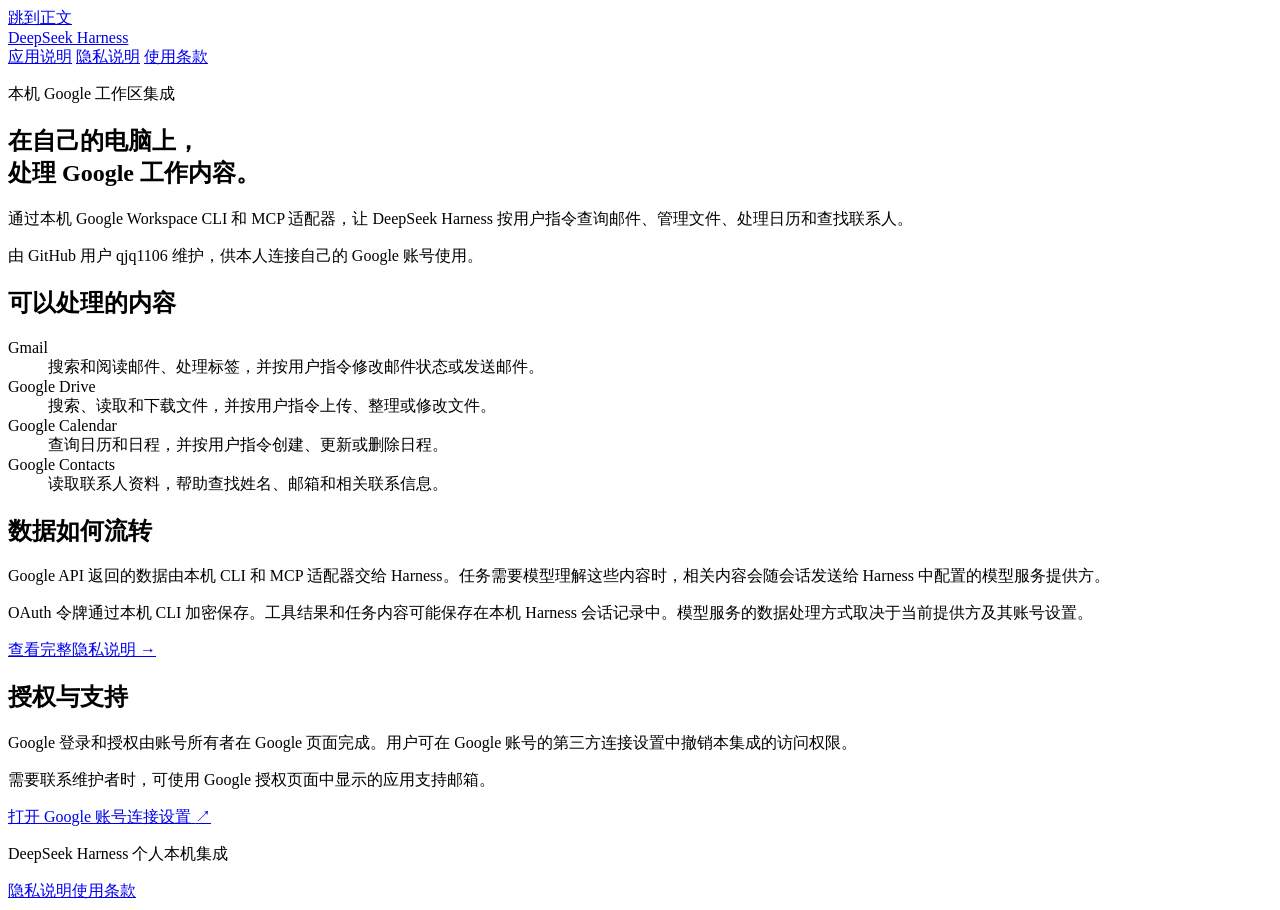
==== index.html @ 8f06f612 "docs: 发布本机 Google 集成说明 index.html" ====
<!doctype html>
<html lang="zh-CN">
<head>
  <meta charset="utf-8">
  <meta name="viewport" content="width=device-width, initial-scale=1">
  <meta name="description" content="DeepSeek Harness 个人本机 Google 工作区集成的功能、权限和数据处理说明。">
  <title>DeepSeek Harness · 本机 Google 工作区集成</title>
  <link rel="stylesheet" href="styles.css">
</head>
<body>
  <a class="skip" href="#main">跳到正文</a>
  <header class="header wrap">
    <a class="brand" href="index.html">DeepSeek Harness</a>
    <nav aria-label="页面导航">
      <a href="index.html" aria-current="page">应用说明</a>
      <a href="privacy.html">隐私说明</a>
      <a href="terms.html">使用条款</a>
    </nav>
  </header>
  <main id="main" class="wrap">
    <section class="intro">
      <p class="eyebrow">本机 Google 工作区集成</p>
      <h1>在自己的电脑上，<br>处理 Google 工作内容。</h1>
      <p class="lead">通过本机 Google Workspace CLI 和 MCP 适配器，让 DeepSeek Harness 按用户指令查询邮件、管理文件、处理日历和查找联系人。</p>
      <p class="maintainer">由 GitHub 用户 qjq1106 维护，供本人连接自己的 Google 账号使用。</p>
    </section>

    <section class="section" aria-labelledby="features">
      <h2 id="features">可以处理的内容</h2>
      <dl class="services">
        <div><dt>Gmail</dt><dd>搜索和阅读邮件、处理标签，并按用户指令修改邮件状态或发送邮件。</dd></div>
        <div><dt>Google Drive</dt><dd>搜索、读取和下载文件，并按用户指令上传、整理或修改文件。</dd></div>
        <div><dt>Google Calendar</dt><dd>查询日历和日程，并按用户指令创建、更新或删除日程。</dd></div>
        <div><dt>Google Contacts</dt><dd>读取联系人资料，帮助查找姓名、邮箱和相关联系信息。</dd></div>
      </dl>
    </section>

    <section class="section" aria-labelledby="flow">
      <h2 id="flow">数据如何流转</h2>
      <p>Google API 返回的数据由本机 CLI 和 MCP 适配器交给 Harness。任务需要模型理解这些内容时，相关内容会随会话发送给 Harness 中配置的模型服务提供方。</p>
      <p>OAuth 令牌通过本机 CLI 加密保存。工具结果和任务内容可能保存在本机 Harness 会话记录中。模型服务的数据处理方式取决于当前提供方及其账号设置。</p>
      <a class="text-link" href="privacy.html">查看完整隐私说明 <span aria-hidden="true">→</span></a>
    </section>

    <section class="section" aria-labelledby="access">
      <h2 id="access">授权与支持</h2>
      <p>Google 登录和授权由账号所有者在 Google 页面完成。用户可在 Google 账号的第三方连接设置中撤销本集成的访问权限。</p>
      <p>需要联系维护者时，可使用 Google 授权页面中显示的应用支持邮箱。</p>
      <a class="text-link" href="https://myaccount.google.com/connections">打开 Google 账号连接设置 <span aria-hidden="true">↗</span></a>
    </section>
  </main>
  <footer class="footer wrap">
    <p>DeepSeek Harness 个人本机集成</p>
    <div><a href="privacy.html">隐私说明</a><a href="terms.html">使用条款</a></div>
  </footer>
</body>
</html>
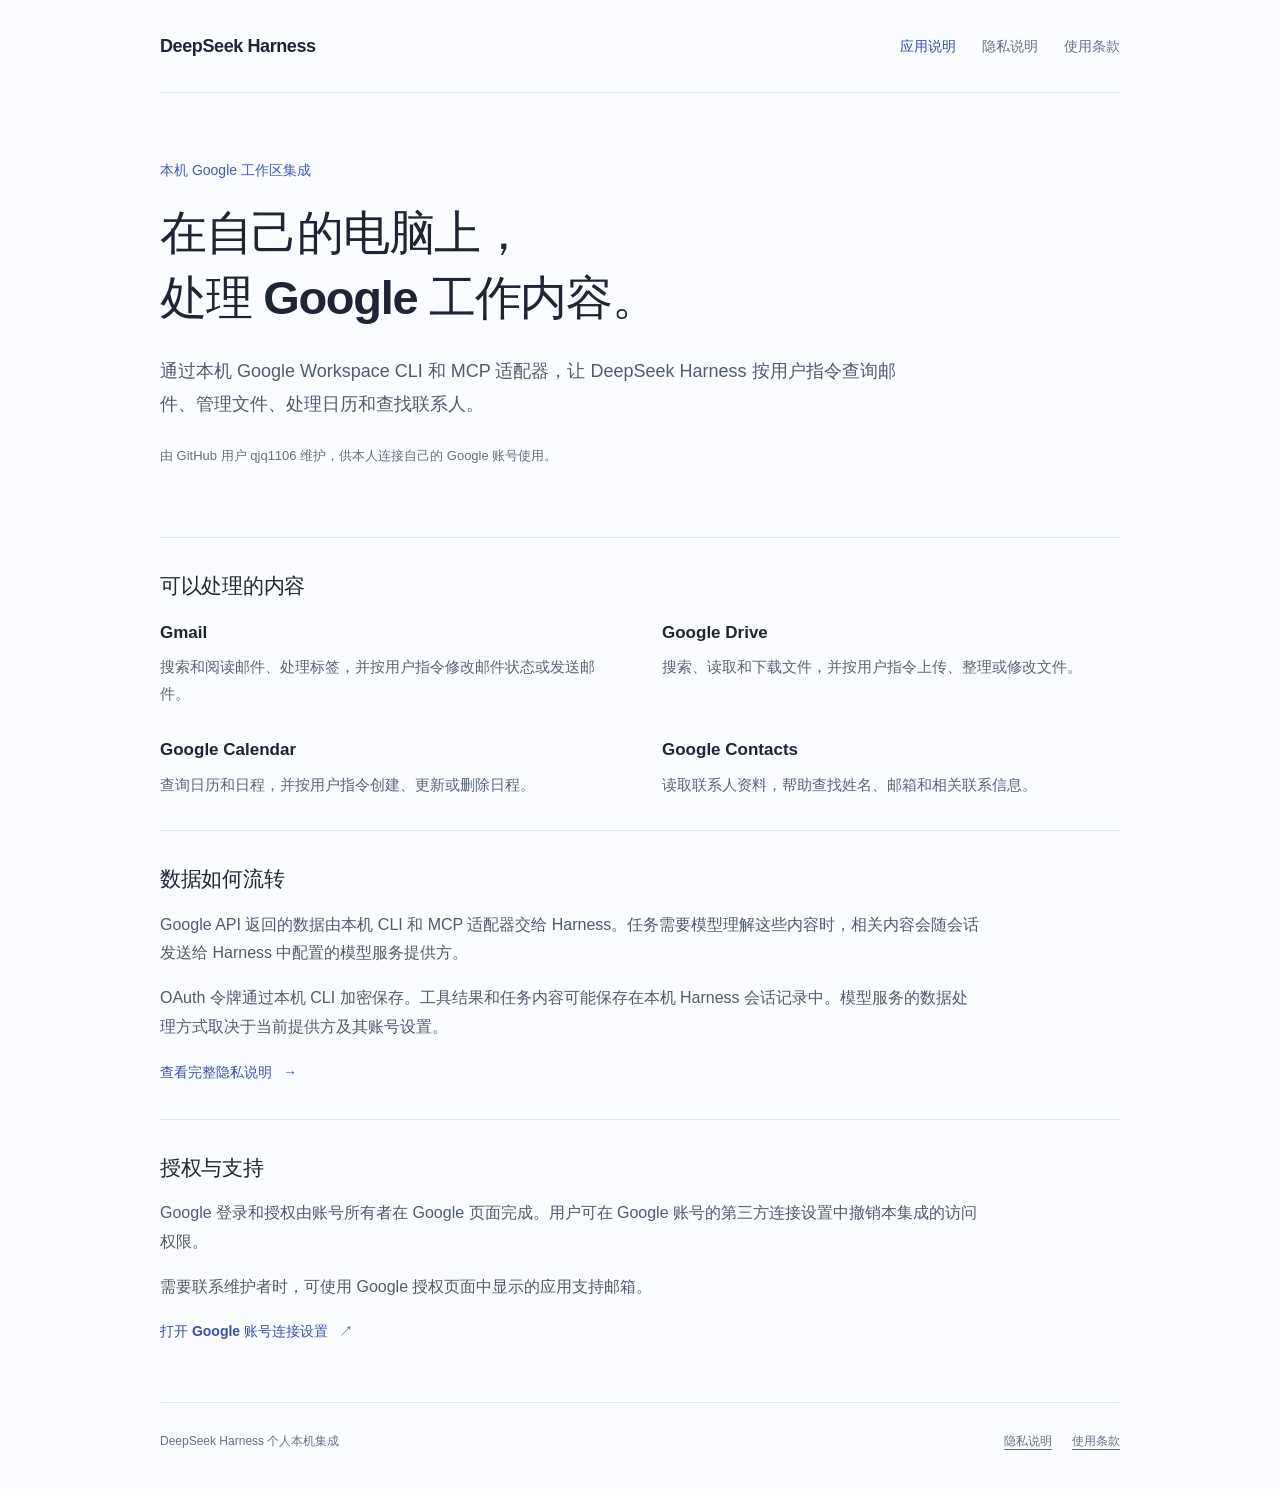
==== commit aecc0df1: "docs: 发布本机 Google 集成说明 index.html" ====
--- a/index.html
+++ b/index.html
@@ -3,6 +3,7 @@
 <head>
   <meta charset="utf-8">
   <meta name="viewport" content="width=device-width, initial-scale=1">
+  <meta name="google-site-verification" content="1TiENGOuxRQrVA6I0W_1LxdgmCmtkkkemmVEjH2wbAE">
   <meta name="description" content="DeepSeek Harness 个人本机 Google 工作区集成的功能、权限和数据处理说明。">
   <title>DeepSeek Harness · 本机 Google 工作区集成</title>
   <link rel="stylesheet" href="styles.css">
--- a/styles.css
+++ b/styles.css
@@ -0,0 +1,59 @@
+:root {
+  color-scheme: light;
+  font-family: Inter, "Microsoft YaHei UI", "Microsoft YaHei", sans-serif;
+  color: #202535;
+  background: #fbfcff;
+  line-height: 1.8;
+  font-synthesis: none;
+}
+* { box-sizing: border-box; }
+body { margin: 0; }
+a { color: #3b50b0; text-underline-offset: 4px; }
+a:hover { color: #1d318e; }
+a:focus-visible { outline: 3px solid #5068d0; outline-offset: 5px; border-radius: 2px; }
+.wrap { width: min(960px, calc(100% - 64px)); margin-inline: auto; }
+.skip { position: absolute; top: -80px; left: 20px; padding: 10px; background: white; }
+.skip:focus { top: 12px; z-index: 1; }
+.header { display: flex; align-items: center; justify-content: space-between; gap: 24px; padding-block: 30px; border-bottom: 1px solid #e1e5ee; }
+.brand { color: #202535; font-size: 18px; font-weight: 750; letter-spacing: -0.4px; text-decoration: none; }
+nav { display: flex; gap: 26px; font-size: 14px; }
+nav a { color: #647084; text-decoration: none; }
+nav a[aria-current] { color: #334aac; font-weight: 700; }
+.intro { padding: 65px 0 54px; max-width: 770px; }
+.eyebrow { color: #435abb; font-size: 14px; margin: 0 0 16px; }
+h1 { font-size: clamp(32px, 4vw, 47px); line-height: 1.4; letter-spacing: -1.3px; margin: 0 0 24px; font-weight: 750; }
+.lead { font-size: 18px; color: #4f5b6f; max-width: 740px; margin: 0; }
+.maintainer { font-size: 13px; color: #657084; margin-top: 24px; }
+.section { border-top: 1px solid #e1e5ee; padding: 32px 0; }
+h2 { font-size: 21px; line-height: 1.5; margin: 0 0 16px; letter-spacing: -0.3px; }
+p { margin: 0 0 16px; }
+.section p { max-width: 820px; color: #4f5b6f; }
+.services { margin: 0; display: grid; grid-template-columns: 1fr 1fr; column-gap: 44px; row-gap: 28px; }
+.services dt { font-size: 17px; font-weight: 700; margin-bottom: 5px; }
+.services dd { margin: 0; color: #596579; font-size: 15px; }
+.text-link { display: inline-block; font-size: 14px; font-weight: 650; text-decoration: none; }
+.text-link span { margin-left: 7px; }
+.footer { margin-top: 24px; padding-block: 28px 36px; border-top: 1px solid #e1e5ee; display: flex; justify-content: space-between; gap: 16px; font-size: 12px; color: #657084; }
+.footer p { margin: 0; }
+.footer div { display: flex; gap: 20px; }
+.footer a { color: #657084; }
+.document { max-width: 780px; padding-top: 52px; }
+.document h1 { font-size: 37px; margin-bottom: 8px; }
+.updated { font-size: 13px; color: #657084; margin-bottom: 32px; }
+.document section { margin-top: 34px; }
+.document p, .document li { color: #4f5b6f; }
+.document ul { padding-left: 22px; }
+.document li { margin-bottom: 10px; }
+/* 窄屏使用单列与可换行导航，保持长篇说明和键盘链接易读。 */
+@media (max-width: 620px) {
+  .wrap { width: calc(100% - 40px); }
+  .header { align-items: flex-start; flex-direction: column; gap: 12px; padding-block: 20px; }
+  nav { flex-wrap: wrap; gap: 22px; }
+  .intro { padding-block: 40px; }
+  h1 { letter-spacing: -0.7px; }
+  .lead { font-size: 16px; }
+  .services { grid-template-columns: 1fr; row-gap: 22px; }
+  .footer { flex-direction: column; gap: 8px; }
+  .document { padding-top: 35px; }
+  .document h1 { font-size: 30px; }
+}
